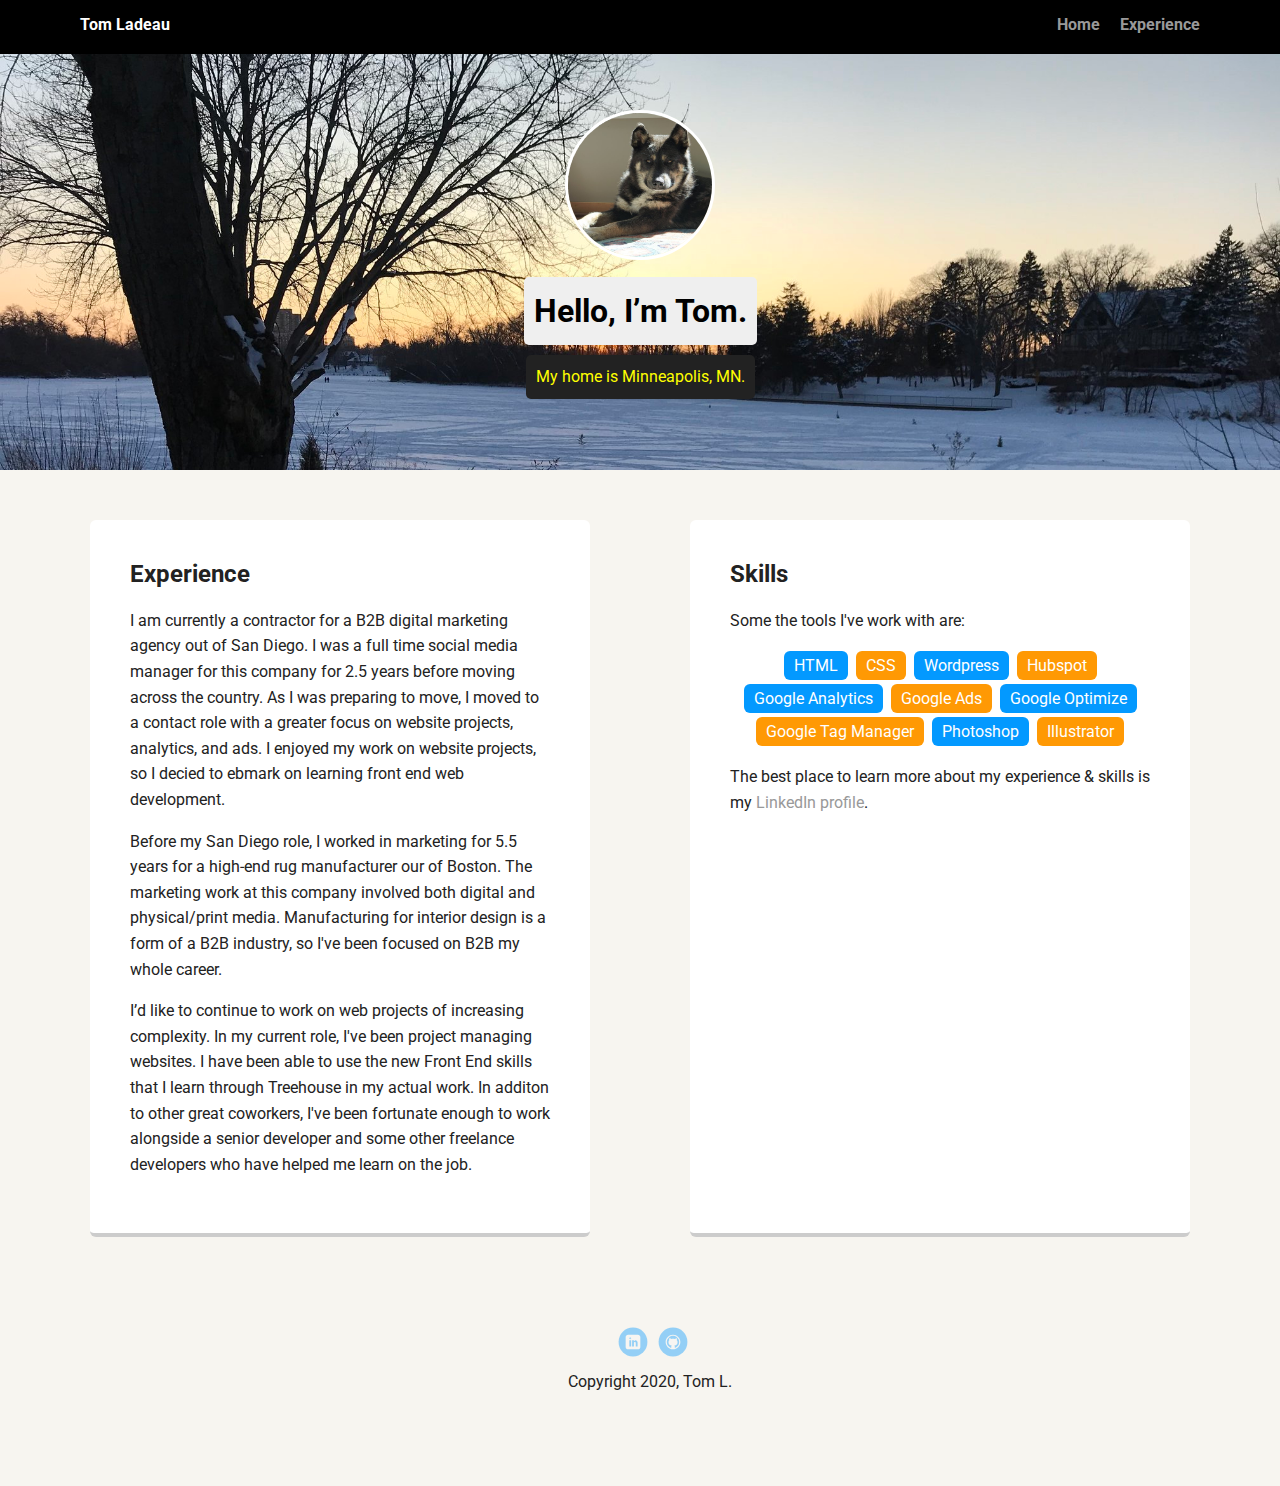
==== experience.html @ c1380d4a "Added first project" ====
<!doctype html>
<html lang="en">
<head>
    <meta charset="utf-8">
    <title>Tom L's Experience</title>
    <meta name="viewport" content="width=device-width, initial-scale=1.0">
    <link rel="stylesheet" href="styles.css">
    <link href="https://fonts.googleapis.com/css?family=Muli%7CRoboto:400,300,500,700,900" rel="stylesheet">
</head>

<body>

    <div class="main-nav">
        <ul class="nav">
          <li class="name">Tom Ladeau</li>
          <li><a href="index.html">Home</a></li>
          <li><a href="experience.html">Experience</a></li>
        </ul>
    </div>
  
    <header>
      <img src="images/me-cobra.jpg" alt="Photo of Husky Shepherd Mix named Cobra" class="profile-image">
      <h1 class="tag name">Hello, I’m Tom.</h1>
      <p class="tag location">My home is Minneapolis, MN.</p>
    </header>
  
    <main class="flex">
        <div class="card">
            <h2>Experience</h2>
            <p>I am currently a contractor for a B2B digital marketing agency out of San Diego. I was a full time social media manager for this company for 2.5 years before moving across the country. As I was preparing to move, I moved to a contact role with a greater focus on website projects, analytics, and ads. I enjoyed my work on website projects, so I decied to ebmark on learning front end web development.</p>
            <p>Before my San Diego role, I worked in marketing for 5.5 years for a high-end rug manufacturer our of Boston. The marketing work at this company involved both digital and physical/print media. Manufacturing for interior design is a form of a B2B industry, so I've been focused on B2B my whole career.</p>
            <p>I’d like to continue to work on web projects of increasing complexity. In my current role, I've been project managing websites. I have been able to use the new Front End skills that I learn through Treehouse in my actual work. In additon to other great coworkers, I've been fortunate enough to work alongside a senior developer and some other freelance developers who have helped me learn on the job.</p>
          </div> 
      
          <div class="card">
            <h2>Skills</h2>
            <p>Some the tools I've work with are:</p>
            <ul class="skills">
              <li>HTML</li>
              <li>CSS</li>
              <li>Wordpress</li>
              <li>Hubspot</li>
              <li>Google Analytics</li>
              <li>Google Ads</li>
              <li>Google Optimize</li>
              <li>Google Tag Manager</li>
              <li>Photoshop</li>
              <li>Illustrator</li>
            </ul>
            
            <p>The best place to learn more about my experience & skills is my <a href="https://www.linkedin.com/in/thomasladeau/" alt="Tom's LinkedIn profile">LinkedIn profile</a>.</p>
          </div>
  
    </main>
    <footer>
      <ul>
        <li><a href="https://www.linkedin.com/in/thomasladeau/" class="social linkedin">LinkedIn</a></li>
        <li><a href="https://github.com/tlads" class="social github">Github</a></li>
      </ul>
      <p class="copyright">Copyright 2020, Tom L.</p>
    </footer>
  </body>
  </html>
---- styles.css ----
/* Global Layout Set-up */
* { 
  box-sizing: border-box;
}
  
body {
  margin: 0;
  padding: 0;
  text-align: center;
  font-family: 'Roboto', sans-serif;
  color: #222;
  background: #f7f5f0;
}
/* Link Styles */

a {
  text-decoration: none;
  color: #999;
}
a:hover {
  color: #6633ff;
}

/* Section Styles */

.main-nav {
  width: 100%;
  background: black;
  min-height: 30px;
  padding: 10px;
  position: fixed;
  text-align: center;
}
.nav {
  display: flex;
  justify-content: space-around;
  font-weight: 700;
  list-style-type: none;
  margin: 0 auto;
  padding: 0;
}

.nav .name {
    display: block;
    margin-right: auto;
    color: white;
}
.nav li {
  padding: 5px 10px 10px 10px;
}
.nav a {
  transition: all .5s;
}
.nav a:hover {
  color: white
}

header {
  text-align: center;
  background: url('images/snow-bg.jpg') no-repeat top center ;
  background-size: cover;
  overflow: hidden;
  padding-top: 60px;
}
header {
  line-height: 1.5;
}
header .profile-image {
  margin-top: 50px;
  width: 150px;
  height: 150px;
  border-radius: 50%;
  border: 3px solid white;
  transition: all .5s;
}
header .profile-image:hover {
  transform: scale(1.2) rotate(5deg);
}
.tag {
  background-color: #efefef;
  color: black;
  padding: 10px;
  border-radius: 5px;
  display: table;
  margin: 10px auto;
} 
.location {
  background-color: #222;
  color: yellow;
}
.card {
  margin: 30px;
  padding: 20px 40px 40px;
  max-width: 500px;
  text-align: left;
  background: #fff;
  border-bottom: 4px solid #ccc;
  border-radius: 6px;
  transition: all .5s;
}
.card:hover {
  border-color: #ff99ff;
}

ul.skills {
  padding: 0;
  text-align: center;
}

.skills li {
  border-radius: 6px;
  display: inline-block;
  background: #ff9904;
  color: white;
  padding: 5px 10px;
  margin: 2px;
}

.skills li:nth-child(odd) {
  background: #0399ff;
}

footer {
  width: 100%;
  min-height: 30px;
  padding: 20px 0 40px 20px;
}

footer .copyright {
  top: -8px;
  font-size: .75em;
}

footer ul {
  list-style-type: none;
  margin: 0;
  padding: 0;
}

footer ul li {
  display: inline-block;
}

a.social {
  display: inline-block;
  text-indent: -9999px;
  margin-left: 5px;
  width: 30px;
  height: 30px;
  background-size: 30px 30px;
  opacity: .4;
  transition: all .5s;
}
a.twitter {
  background-image: url(images/twitter.svg);
}
a.linkedin {
  background-image: url(images/linkedin.svg);
}
a.github {
  background-image: url(images/github.svg);
}
a.social:hover {
  opacity: 1;
}
.clearfix {
  clear: both;
}

/* Styles for larger screens */
@media screen and (min-width: 720px) {
  
  .flex {
      display: -ms-flexbox;      /* TWEENER - IE 10 */
      display: flex; 
      max-width: 1200px;
      -ms-flex-pack: distribute;
      justify-content: space-around;
      margin: 0 auto;
  }

  header {
    min-height: 470px;
  }

  .nav {
    max-width: 1200px;
    padding: 0 30px;
  }


  main {
    padding-top: 20px;
  }

  main p {
    line-height: 1.6em;
  }

  footer {
    font-size: 1.3em;
    max-width: 1200px;
    margin: 40px auto;
  }

}
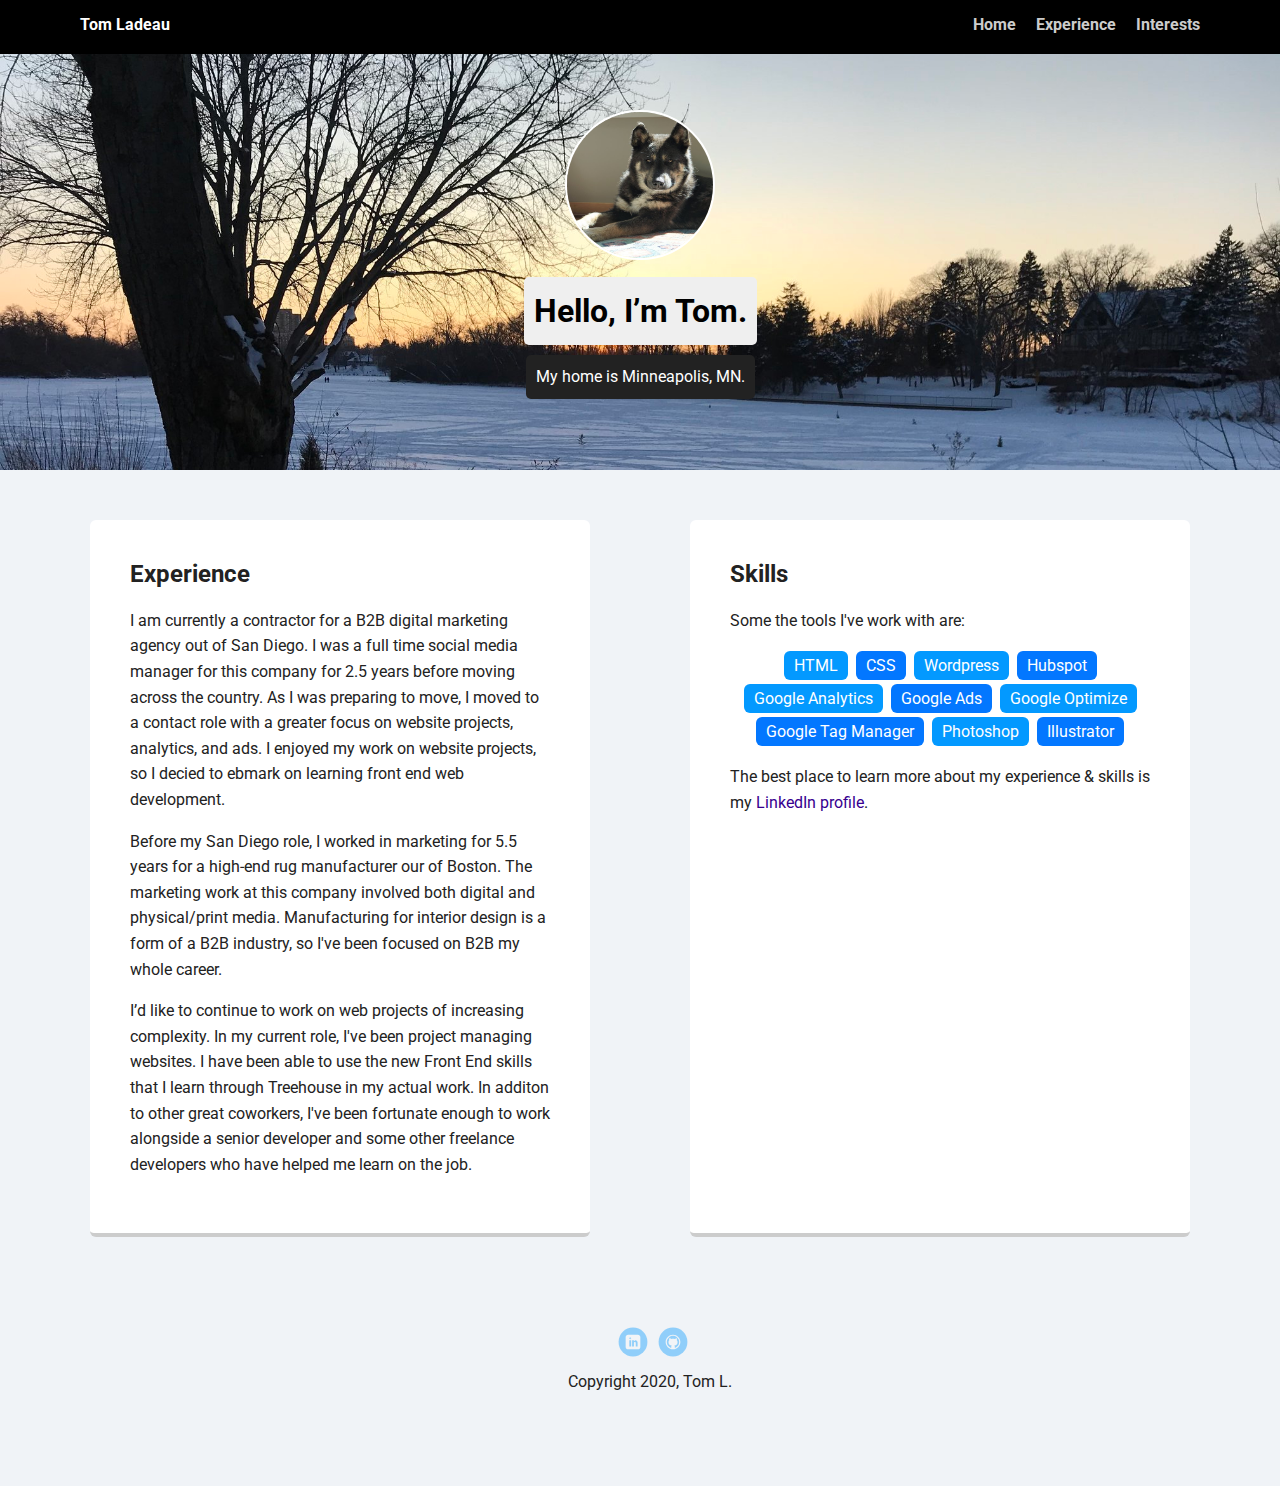
==== commit 95892550: "Updates to personal site" ====
--- a/experience.html
+++ b/experience.html
@@ -10,13 +10,14 @@
 
 <body>
 
-    <div class="main-nav">
+    <nav class="main-nav">
         <ul class="nav">
           <li class="name">Tom Ladeau</li>
           <li><a href="index.html">Home</a></li>
           <li><a href="experience.html">Experience</a></li>
+          <li><a href="interests.html">Interests</a></li>
         </ul>
-    </div>
+      </nav>
   
     <header>
       <img src="images/me-cobra.jpg" alt="Photo of Husky Shepherd Mix named Cobra" class="profile-image">
@@ -25,14 +26,14 @@
     </header>
   
     <main class="flex">
-        <div class="card">
+        <section class="card">
             <h2>Experience</h2>
             <p>I am currently a contractor for a B2B digital marketing agency out of San Diego. I was a full time social media manager for this company for 2.5 years before moving across the country. As I was preparing to move, I moved to a contact role with a greater focus on website projects, analytics, and ads. I enjoyed my work on website projects, so I decied to ebmark on learning front end web development.</p>
             <p>Before my San Diego role, I worked in marketing for 5.5 years for a high-end rug manufacturer our of Boston. The marketing work at this company involved both digital and physical/print media. Manufacturing for interior design is a form of a B2B industry, so I've been focused on B2B my whole career.</p>
             <p>I’d like to continue to work on web projects of increasing complexity. In my current role, I've been project managing websites. I have been able to use the new Front End skills that I learn through Treehouse in my actual work. In additon to other great coworkers, I've been fortunate enough to work alongside a senior developer and some other freelance developers who have helped me learn on the job.</p>
-          </div> 
+        </section> 
       
-          <div class="card">
+          <section class="card">
             <h2>Skills</h2>
             <p>Some the tools I've work with are:</p>
             <ul class="skills">
@@ -47,9 +48,8 @@
               <li>Photoshop</li>
               <li>Illustrator</li>
             </ul>
-            
             <p>The best place to learn more about my experience & skills is my <a href="https://www.linkedin.com/in/thomasladeau/" alt="Tom's LinkedIn profile">LinkedIn profile</a>.</p>
-          </div>
+          </section>
   
     </main>
     <footer>
--- a/styles.css
+++ b/styles.css
@@ -9,13 +9,13 @@
   text-align: center;
   font-family: 'Roboto', sans-serif;
   color: #222;
-  background: #f7f5f0;
+  background: #f0f3f7;
 }
 /* Link Styles */
 
 a {
   text-decoration: none;
-  color: #999;
+  color: rgb(55, 0, 143);
 }
 a:hover {
   color: #6633ff;
@@ -50,9 +50,10 @@
 }
 .nav a {
   transition: all .5s;
+  color: #ccc;
 }
 .nav a:hover {
-  color: white
+  color: #6633ff;
 }
 
 header {
@@ -70,11 +71,11 @@
   width: 150px;
   height: 150px;
   border-radius: 50%;
-  border: 3px solid white;
+  border: 2px solid white;
   transition: all .5s;
 }
 header .profile-image:hover {
-  transform: scale(1.2) rotate(5deg);
+  transform: scale(1.1) rotate(2deg);
 }
 .tag {
   background-color: #efefef;
@@ -86,7 +87,12 @@
 } 
 .location {
   background-color: #222;
-  color: yellow;
+  color: white;
+}
+.description {
+  padding: 20px;
+  border: .5px solid #222;
+  max-width: 500px;
 }
 .card {
   margin: 30px;
@@ -99,18 +105,23 @@
   transition: all .5s;
 }
 .card:hover {
-  border-color: #ff99ff;
+  border-color: #6633ff;
 }
 
 ul.skills {
   padding: 0;
   text-align: center;
+}
+
+ul.interests {
+  padding: 0;
+  text-align: left;
 }
 
 .skills li {
   border-radius: 6px;
   display: inline-block;
-  background: #ff9904;
+  background: #0377ff;
   color: white;
   padding: 5px 10px;
   margin: 2px;
@@ -118,6 +129,25 @@
 
 .skills li:nth-child(odd) {
   background: #0399ff;
+}
+
+.interests li {
+  border-radius: 6px;
+  display: inline-block;
+  background: #dfeeff;
+  color: black;
+  padding: 5px 10px;
+  margin: 2px;
+}
+
+.interests li:nth-child(odd) {
+  background: #eff9ff;
+}
+
+.card-img {
+  display: inline-block;
+  max-width: 300px;
+  height: auto;
 }
 
 footer {
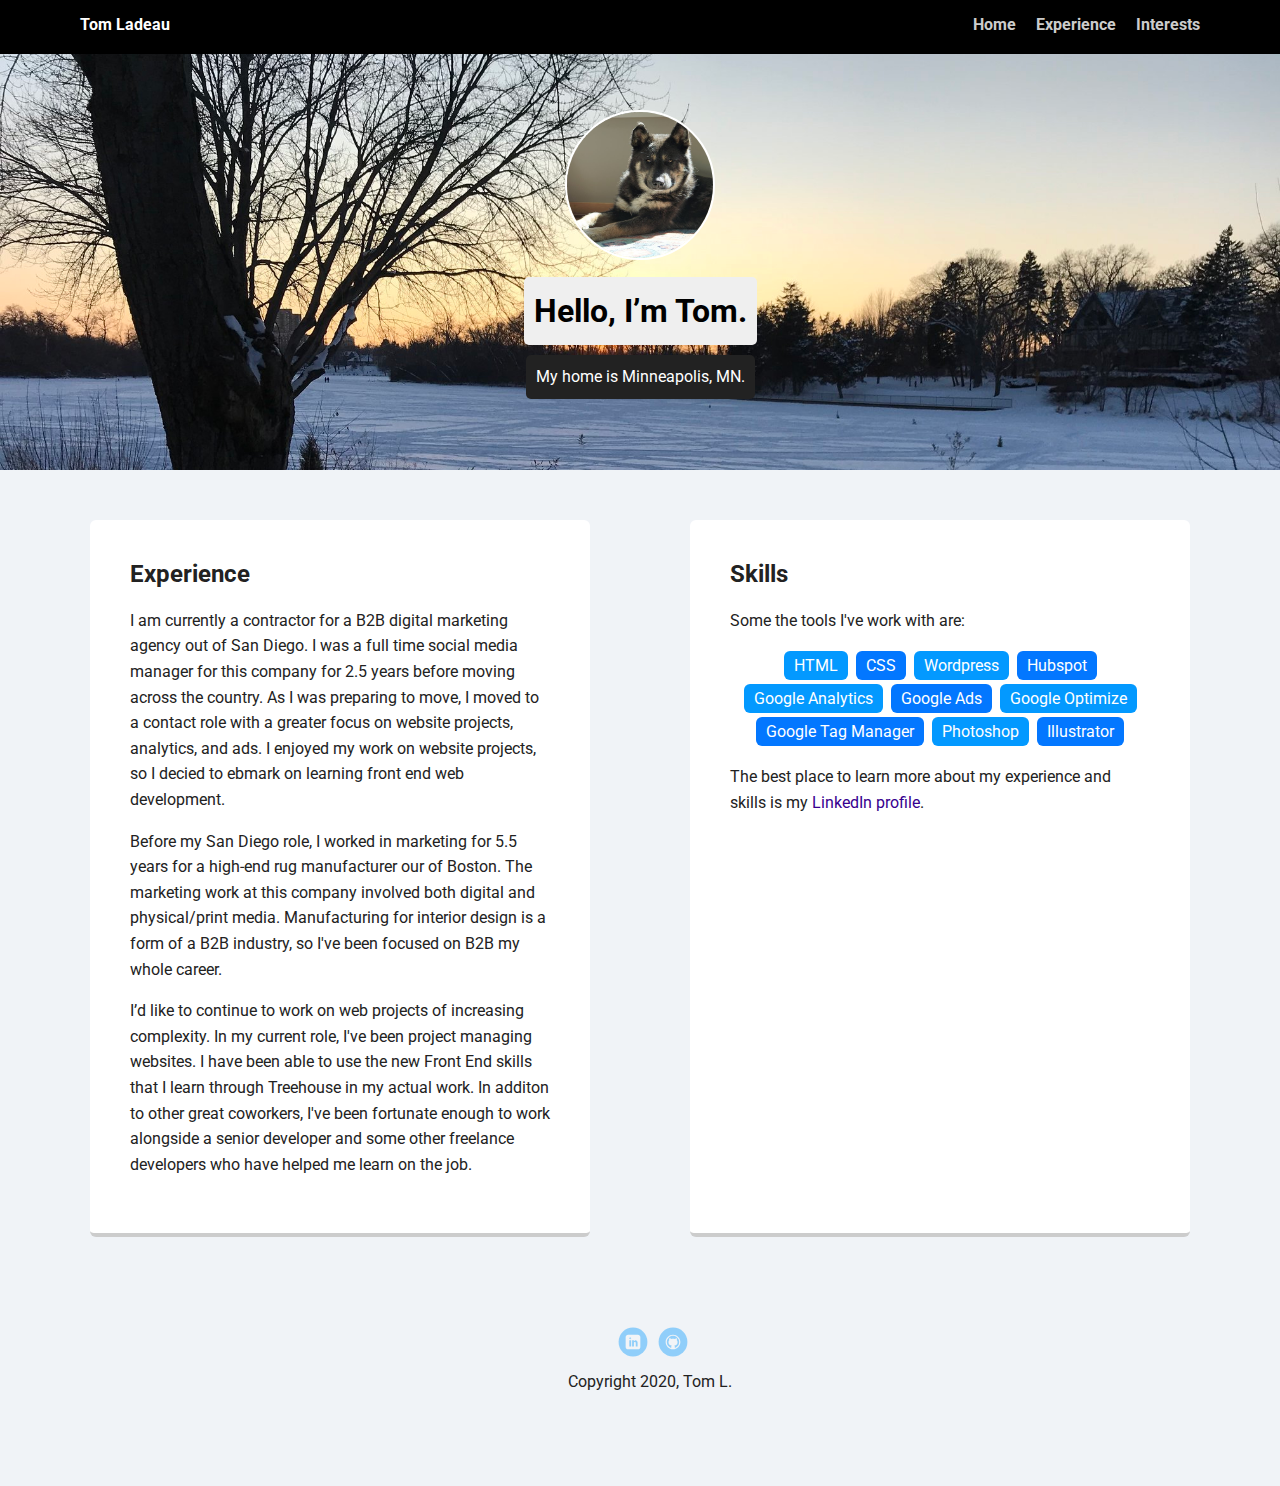
==== commit 78fc1f79: "updated experience page" ====
--- a/experience.html
+++ b/experience.html
@@ -48,7 +48,7 @@
               <li>Photoshop</li>
               <li>Illustrator</li>
             </ul>
-            <p>The best place to learn more about my experience & skills is my <a href="https://www.linkedin.com/in/thomasladeau/" alt="Tom's LinkedIn profile">LinkedIn profile</a>.</p>
+            <p>The best place to learn more about my experience and skills is my <a href="https://www.linkedin.com/in/thomasladeau/">LinkedIn profile</a>.</p>
           </section>
   
     </main>
